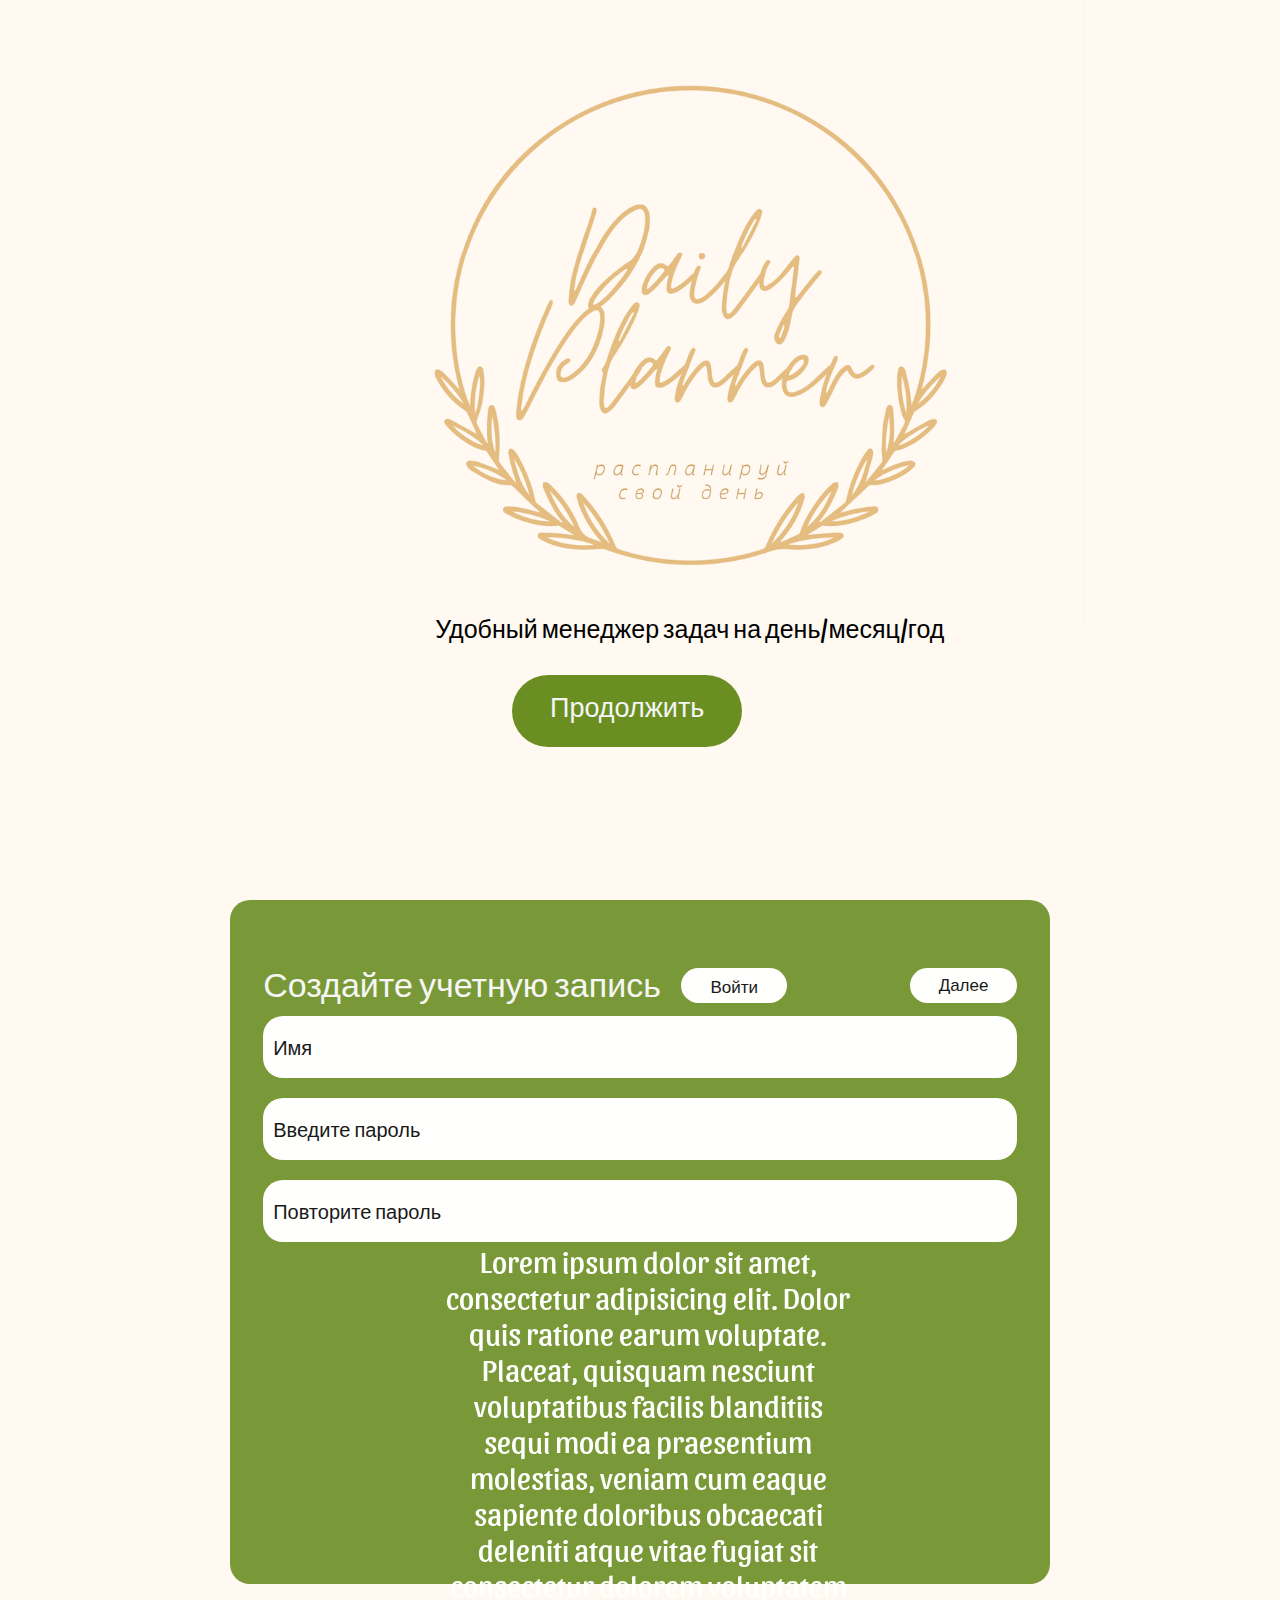
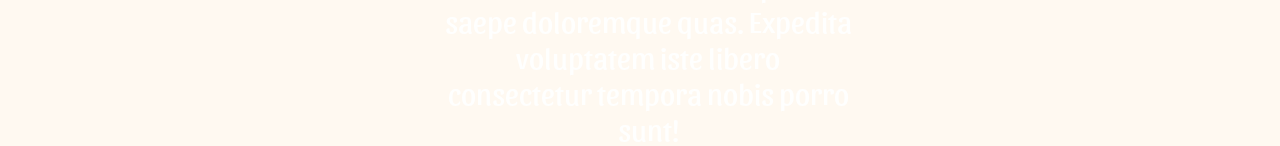
==== index.html @ 6936f40b "first commit" ====
<!DOCTYPE html>
<html lang="en">
<head>
  <meta charset="UTF-8">
  <meta http-equiv="X-UA-Compatible" content="IE=edge">
  <meta name="viewport" content="width=device-width, initial-scale=1.0">
  <link rel="stylesheet" href="CSS/style.css">
  <link rel="preconnect" href="https://fonts.googleapis.com">
  <link rel="preconnect" href="https://fonts.gstatic.com" crossorigin>
  <link href="https://fonts.googleapis.com/css2?family=Sansita&display=swap" rel="stylesheet">
  <title>Site-planer</title>
</head>
<body bgcolor="#FFF9F1">
   <script src="Javascript/script.js"></script>
  <header>
    <div class="logo">
      <img src="images/Screenshot 2022-12-10 at 19.00.13.png">
    </div>

  <div class="text-logo">
    <p>Удобный менеджер задач на день/месяц/год</p>
  </div>

    <div class="button-header">
       <a href="#">Продолжить</a>
    </div>
  
  </header>
    
   
     <form class="form">

    <div class="text-form">
      <p>Создайте учетную запись</p>
    </div>

     <input type="text" class="login" name="Login" placeholder="Имя">
     <input type="password" class="password" name="Password" placeholder="Введите пароль">
     <input type="password" class="password1" name="Password1" placeholder="Повторите пароль">
     <label class="text">Lorem ipsum dolor sit amet, consectetur adipisicing elit. Dolor quis ratione earum voluptate. Placeat, quisquam nesciunt voluptatibus facilis blanditiis sequi modi ea praesentium molestias, veniam cum eaque sapiente doloribus obcaecati deleniti atque vitae fugiat sit consectetur dolorem voluptatem saepe doloremque quas. Expedita voluptatem iste libero consectetur tempora nobis porro sunt!</label>

     <button type="submit" class="btn">Далее</button>

     <div class="btn-ipnut">
      <a href="login.html" class="btn_">Войти</a>
     </div>
  
   </form>  


</body>
</html>
---- CSS/style.css ----
@charset "utf-8";
*{padding: 0px; margin: 0px; box-sizing: border-box; font-family:'Sansita',sans-serif;}

.logo {
  position: absolute;
  left: 24%;
}

.logo img {
  width: 80%;
}

.text-logo {
  position: absolute;
  top: 68%;
  left: 34%;
  
  font-size: 25px;
}

.button-header a {
  text-decoration: none;
  color: whitesmoke;
  display: block;
  text-align: center;
  font-size: 27px;
  margin-top: 6%;
}

.button-header {
  position: absolute;
  top: 75%;
  left: 40%;

  width: 18%;
  height: 8%;

  background-color: #6b8e23;
  border-radius: 40px;
  transition: .2s ease;
}

.button-header:hover {
  transform: scale(1.1);
  cursor: pointer;
}

.form {
  position: absolute;

  top: 100%;
  left: 18%;

  width: 64%;
  height: 76%;

  background-color: #6b8e23;
  border-radius: 20px;
  filter: opacity(.9);
}

.text-form {
  position: absolute;

  top: 9%;
  left: 4%;

  font-size: 34px;
  color: whitesmoke;
}

.login {
  position: absolute;
  
  top: 17%;
  left: 4%;

  width: 92%;
  height: 9%;

  font-size: 20px;
  transition: 0.5s all ease;

  padding-left: 10px;
  
  border-radius: 20px;
}

.login:focus {
  text-align: left;

  padding-bottom: 25px;
  padding-left: 10px;
}

.password {
  position: absolute;
  
  top: 29%;
  left: 4%;

  width: 92%;
  height: 9%;

  font-size: 20px;
  transition: 0.5s all ease;

  padding-left: 10px;

  border-radius: 20px;
}

.password:focus {
  text-align: left;

  padding-bottom: 25px;
  padding-left: 10px;
}

.password1 {
  position: absolute;
  
  top: 41%;
  left: 4%;

  width: 92%;
  height: 9%;

  font-size: 20px;
  transition: 0.5s all ease;

  padding-left: 10px;

  border-radius: 20px;


}

.password1:focus {
  text-align: left;

  padding-bottom: 25px;
  padding-left: 10px;
}


input {
  border: none;
}

.btn {
  position: absolute;
  top: 10%;
  left: 83%;

  width: 13%;
  height: 5%;

  border-radius:20px;
  border: none;
  background-color: #fff;

  font-size: 17px;

  transition: 0.5s all ease;
}

.btn:hover {
  position: absolute;
  left: 82.5%;

  transform: scale(1.1);
  font-size: 20px;
}

.btn_ {
  position: absolute;
  top: 10%;
  left: 55%;

  width: 13%;
  height: 5%;

  border-radius:20px;
  border: none;
  background-color: #fff;

  transition: 0.5s all ease;
}

.btn-ipnut a {
  display: block; 
  text-align: center;
  padding-top:7.5px ;
  color: rgb(0, 0, 0); 
  
  text-decoration: none;
  font-size: 17px;
  
}

.btn_:hover {
  transform: scale(1.1);
  font-size: 20px;
}

.login::placeholder {
  color: black;
}

.password::placeholder {
  color: black;
}

.password1::placeholder {
  color: black;
}

.text {
  position: absolute;
  top: 50%;
  left: 26%;

  font-size: 30px;
  width: 50%;
  height: 30%;
  text-align: center;
  

  color: white;
}
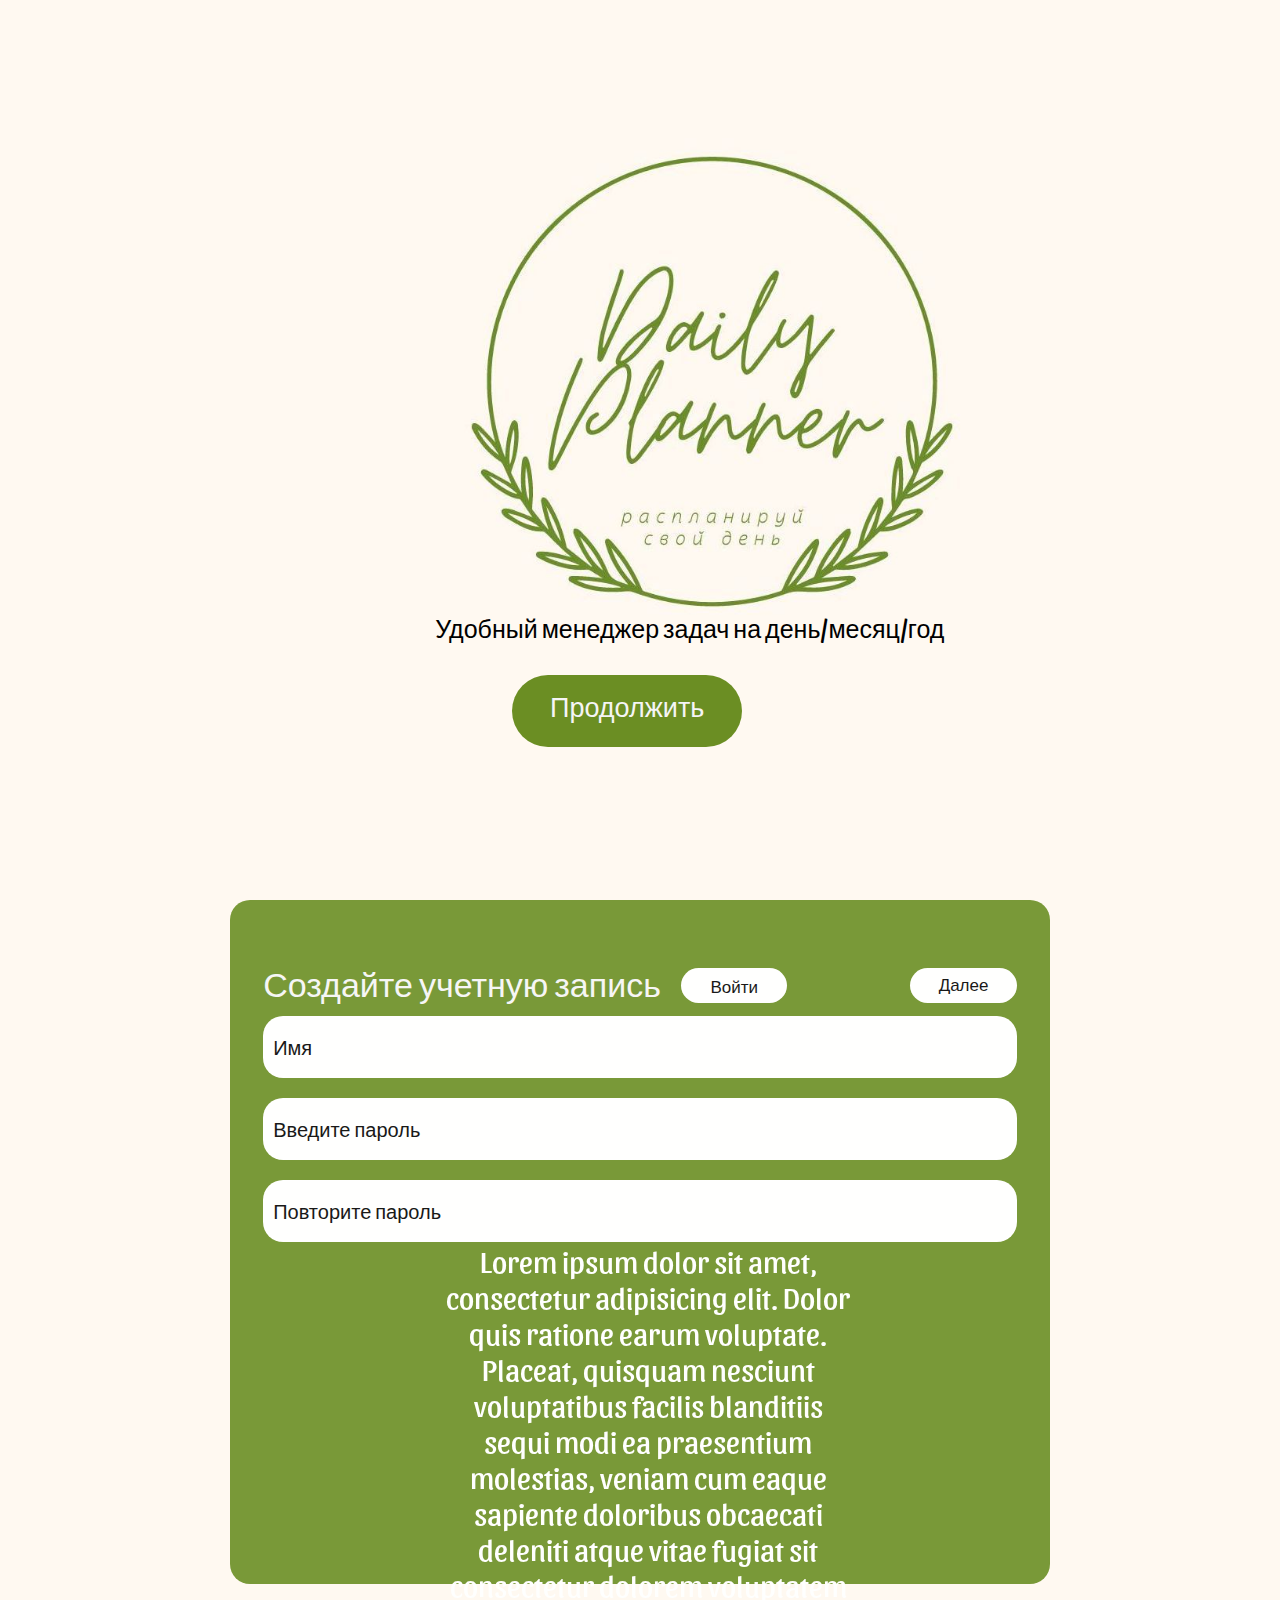
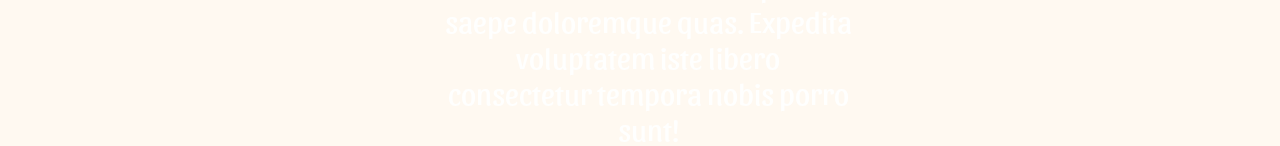
==== commit db8abcd9: "second commit" ====
--- a/index.html
+++ b/index.html
@@ -14,7 +14,7 @@
    <script src="Javascript/script.js"></script>
   <header>
     <div class="logo">
-      <img src="images/Screenshot 2022-12-10 at 19.00.13.png">
+      <img src="images/photo_2022-12-22 18.56.04.jpeg">
     </div>
 
   <div class="text-logo">
--- a/CSS/style.css
+++ b/CSS/style.css
@@ -3,7 +3,7 @@
 
 .logo {
   position: absolute;
-  left: 24%;
+  left: 26%;
 }
 
 .logo img {
